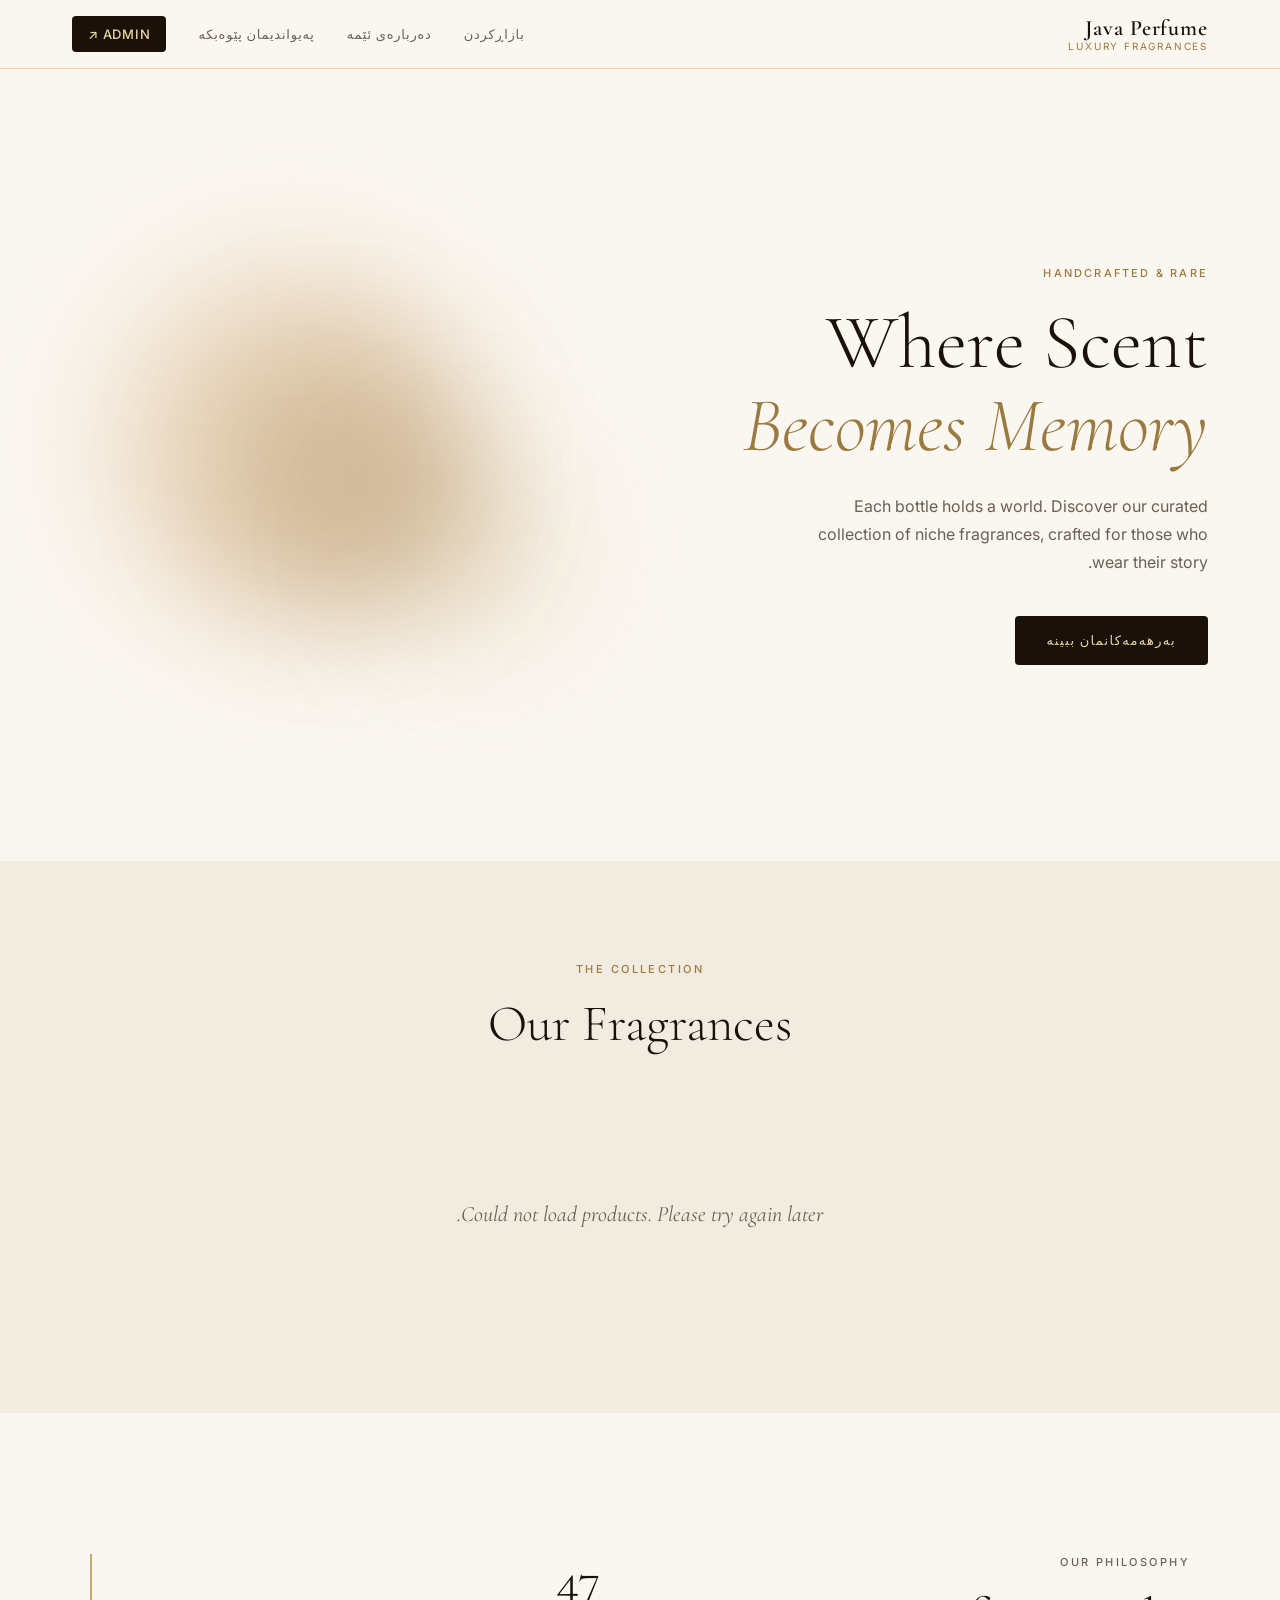
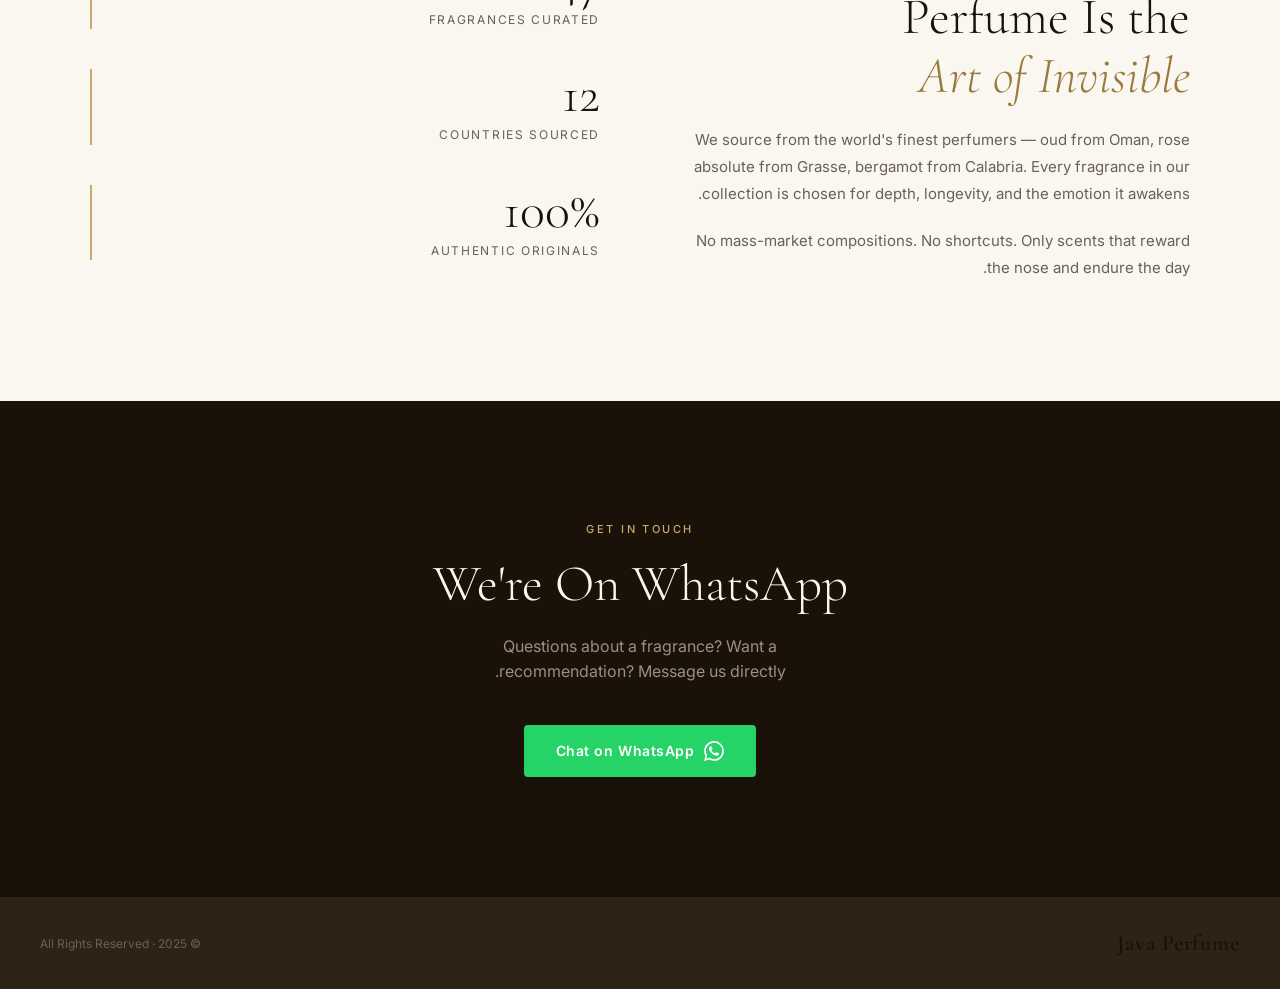
==== index.html @ 3f6626cf "Update index.html" ====
<!DOCTYPE html>
<html lang="en">
<head>
  <meta charset="UTF-8"/>
  <meta name="viewport" content="width=device-width, initial-scale=1.0"/>
  <title>Java Perfume – Luxury Fragrances</title>
  <link rel="preconnect" href="https://fonts.googleapis.com"/>
  <link href="https://fonts.googleapis.com/css2?family=Cormorant+Garamond:ital,wght@0,300;0,400;0,600;1,300;1,400&family=Inter:wght@300;400;500&display=swap" rel="stylesheet"/>
  <link rel="stylesheet" href="css/style.css"/>
</head>
<body>

  <header class="site-header">
    <div class="header-inner">
      <a href="index.html" class="logo">
        <span class="logo-main">Java Perfume</span>
        <span class="logo-sub">Luxury Fragrances</span>
      </a>
      <nav class="nav">
        <a href="#shop">بازاڕکردن</a>
        <a href="#about">دەربارەی ئێمە</a>
        <a href="#contact">پەیواندیمان پێوەبکە</a>
        <a href="admin/index.html" class="nav-admin">Admin ↗</a>
      </nav>
    </div>
  </header>

  <section class="hero">
    <div class="hero-content">
      <p class="hero-eyebrow">Handcrafted &amp; Rare</p>
      <h1 class="hero-title">Where Scent<br/><em>Becomes Memory</em></h1>
      <p class="hero-desc">Each bottle holds a world. Discover our curated collection of niche fragrances, crafted for those who wear their story.</p>
      <a href="#shop" class="btn-primary">بەرهەمەکانمان ببینە</a>
    </div>
    <div class="hero-visual">
      <div class="hero-orb orb-1"></div>
      <div class="hero-orb orb-2"></div>
      <div class="hero-orb orb-3"></div>
    </div>
  </section>

  <section class="shop-section" id="shop">
    <div class="section-header">
      <p class="section-eyebrow">The Collection</p>
      <h2 class="section-title">Our Fragrances</h2>
    </div>
    <div class="product-grid" id="productGrid">
      <div class="loading-state"><div class="spinner"></div><p>Loading fragrances...</p></div>
    </div>
  </section>

  <section class="about-section" id="about">
    <div class="about-inner">
      <div class="about-text">
        <p class="section-eyebrow">Our Philosophy</p>
        <h2 class="section-title">Perfume Is the<br/><em>Art of Invisible</em></h2>
        <p>We source from the world's finest perfumers — oud from Oman, rose absolute from Grasse, bergamot from Calabria. Every fragrance in our collection is chosen for depth, longevity, and the emotion it awakens.</p>
        <p>No mass-market compositions. No shortcuts. Only scents that reward the nose and endure the day.</p>
      </div>
      <div class="about-visual">
        <div class="about-stat"><span class="stat-num">47</span><span class="stat-label">Fragrances Curated</span></div>
        <div class="about-stat"><span class="stat-num">12</span><span class="stat-label">Countries Sourced</span></div>
        <div class="about-stat"><span class="stat-num">100%</span><span class="stat-label">Authentic Originals</span></div>
      </div>
    </div>
  </section>

  <section class="contact-section" id="contact">
    <p class="section-eyebrow">Get in Touch</p>
    <h2 class="section-title">We're On WhatsApp</h2>
    <p class="contact-desc">Questions about a fragrance? Want a recommendation? Message us directly.</p>
    <a href="https://wa.me/9647709730735?text=Hello!%20I%20have%20a%20question%20about%20your%20fragrances." class="btn-whatsapp" target="_blank">
      <svg viewBox="0 0 24 24" fill="currentColor" width="20" height="20"><path d="M17.472 14.382c-.297-.149-1.758-.867-2.03-.967-.273-.099-.471-.148-.67.15-.197.297-.767.966-.94 1.164-.173.199-.347.223-.644.075-.297-.15-1.255-.463-2.39-1.475-.883-.788-1.48-1.761-1.653-2.059-.173-.297-.018-.458.13-.606.134-.133.298-.347.446-.52.149-.174.198-.298.298-.497.099-.198.05-.371-.025-.52-.075-.149-.669-1.612-.916-2.207-.242-.579-.487-.5-.669-.51-.173-.008-.371-.01-.57-.01-.198 0-.52.074-.792.372-.272.297-1.04 1.016-1.04 2.479 0 1.462 1.065 2.875 1.213 3.074.149.198 2.096 3.2 5.077 4.487.709.306 1.262.489 1.694.625.712.227 1.36.195 1.871.118.571-.085 1.758-.719 2.006-1.413.248-.694.248-1.289.173-1.413-.074-.124-.272-.198-.57-.347m-5.421 7.403h-.004a9.87 9.87 0 01-5.031-1.378l-.361-.214-3.741.982.998-3.648-.235-.374a9.86 9.86 0 01-1.51-5.26c.001-5.45 4.436-9.884 9.888-9.884 2.64 0 5.122 1.03 6.988 2.898a9.825 9.825 0 012.893 6.994c-.003 5.45-4.437 9.884-9.885 9.884m8.413-18.297A11.815 11.815 0 0012.05 0C5.495 0 .16 5.335.157 11.892c0 2.096.547 4.142 1.588 5.945L.057 24l6.305-1.654a11.882 11.882 0 005.683 1.448h.005c6.554 0 11.89-5.335 11.893-11.893a11.821 11.821 0 00-3.48-8.413z"/></svg>
      Chat on WhatsApp
    </a>
  </section>

  <footer class="site-footer">
    <div class="footer-inner">
      <span class="logo-main">Java Perfume</span>
      <span class="footer-copy">© 2025 · All Rights Reserved</span>
    </div>
  </footer>

  <!-- ORDER MODAL -->
  <div class="modal-overlay" id="orderModal">
    <div class="modal">
      <button class="modal-close" id="modalClose">✕</button>
      <p class="modal-eyebrow">Place Your Order</p>
      <h3 class="modal-title" id="modalProductName"></h3>
      <p class="modal-price" id="modalProductPrice"></p>
      <div class="form-group">
        <label>Your Name</label>
        <input type="text" id="orderName" placeholder="Your full name"/>
      </div>
      <div class="form-group">
        <label>Size</label>
        <select id="orderSize">
          <option>30ml</option>
          <option>50ml</option>
          <option>100ml</option>
        </select>
      </div>
      <div class="form-group">
        <label>Quantity</label>
        <input type="number" id="orderQty" value="1" min="1" max="10"/>
      </div>
      <div class="form-group">
        <label>Notes (optional)</label>
        <textarea id="orderNotes" placeholder="Gift wrapping, special requests..."></textarea>
      </div>
      <button class="btn-whatsapp" id="sendOrderBtn">
        <svg viewBox="0 0 24 24" fill="currentColor" width="18" height="18"><path d="M17.472 14.382c-.297-.149-1.758-.867-2.03-.967-.273-.099-.471-.148-.67.15-.197.297-.767.966-.94 1.164-.173.199-.347.223-.644.075-.297-.15-1.255-.463-2.39-1.475-.883-.788-1.48-1.761-1.653-2.059-.173-.297-.018-.458.13-.606.134-.133.298-.347.446-.52.149-.174.198-.298.298-.497.099-.198.05-.371-.025-.52-.075-.149-.669-1.612-.916-2.207-.242-.579-.487-.5-.669-.51-.173-.008-.371-.01-.57-.01-.198 0-.52.074-.792.372-.272.297-1.04 1.016-1.04 2.479 0 1.462 1.065 2.875 1.213 3.074.149.198 2.096 3.2 5.077 4.487.709.306 1.262.489 1.694.625.712.227 1.36.195 1.871.118.571-.085 1.758-.719 2.006-1.413.248-.694.248-1.289.173-1.413-.074-.124-.272-.198-.57-.347m-5.421 7.403h-.004a9.87 9.87 0 01-5.031-1.378l-.361-.214-3.741.982.998-3.648-.235-.374a9.86 9.86 0 01-1.51-5.26c.001-5.45 4.436-9.884 9.888-9.884 2.64 0 5.122 1.03 6.988 2.898a9.825 9.825 0 012.893 6.994c-.003 5.45-4.437 9.884-9.885 9.884m8.413-18.297A11.815 11.815 0 0012.05 0C5.495 0 .16 5.335.157 11.892c0 2.096.547 4.142 1.588 5.945L.057 24l6.305-1.654a11.882 11.882 0 005.683 1.448h.005c6.554 0 11.89-5.335 11.893-11.893a11.821 11.821 0 00-3.48-8.413z"/></svg>
        Send Order via WhatsApp
      </button>
    </div>
  </div>

  <script src="js/config.js"></script>
  <script src="js/db.js"></script>
  <script src="js/shop.js"></script>
</body>
</html>
---- css/style.css ----
body {
  direction: rtl;
  text-align: right;
}
/* =============================================
   MAISON LUMIÈRE — FRAGRANCE SHOP STYLESHEET
   ============================================= */

/* --- TOKENS --- */
:root {
  --gold:        #C9A96E;
  --gold-light:  #E8D5A3;
  --gold-dark:   #9B7A3F;
  --ink:         #1A1209;
  --ink-soft:    #2E2415;
  --smoke:       #6B6055;
  --parchment:   #FAF6F0;
  --parchment-2: #F2EBE0;
  --white:       #FFFFFF;
  --green-wa:    #25D366;

  --font-display: 'Cormorant Garamond', Georgia, serif;
  --font-body:    'Inter', system-ui, sans-serif;

  --radius: 4px;
  --radius-lg: 12px;
  --shadow: 0 4px 24px rgba(26,18,9,0.10);
  --shadow-hover: 0 12px 40px rgba(26,18,9,0.18);
}

/* --- RESET --- */
*, *::before, *::after { box-sizing: border-box; margin: 0; padding: 0; }
html { scroll-behavior: smooth; }
body {
  font-family: var(--font-body);
  background: var(--parchment);
  color: var(--ink);
  line-height: 1.6;
  font-size: 15px;
}
a { text-decoration: none; color: inherit; }
img { display: block; max-width: 100%; }
input, select, textarea, button { font-family: inherit; font-size: inherit; }

/* --- HEADER --- */
.site-header {
  position: sticky;
  top: 0;
  z-index: 100;
  background: rgba(250, 246, 240, 0.92);
  backdrop-filter: blur(12px);
  border-bottom: 1px solid var(--gold-light);
}
.header-inner {
  max-width: 1200px;
  margin: 0 auto;
  padding: 0 32px;
  height: 68px;
  display: flex;
  align-items: center;
  justify-content: space-between;
}
.logo { display: flex; flex-direction: column; line-height: 1.1; }
.logo-main {
  font-family: var(--font-display);
  font-size: 22px;
  font-weight: 600;
  color: var(--ink);
  letter-spacing: 0.04em;
}
.logo-sub {
  font-size: 10px;
  letter-spacing: 0.18em;
  text-transform: uppercase;
  color: var(--gold-dark);
  font-weight: 400;
}
.nav { display: flex; align-items: center; gap: 32px; }
.nav a {
  font-size: 13px;
  letter-spacing: 0.06em;
  text-transform: uppercase;
  color: var(--smoke);
  font-weight: 500;
  transition: color 0.2s;
}
.nav a:hover { color: var(--gold-dark); }
.nav-admin {
  background: var(--ink);
  color: var(--gold-light) !important;
  padding: 8px 16px;
  border-radius: var(--radius);
}
.nav-admin:hover { background: var(--ink-soft) !important; color: var(--gold) !important; }

/* --- HERO --- */
.hero {
  min-height: 88vh;
  display: grid;
  grid-template-columns: 1fr 1fr;
  align-items: center;
  max-width: 1200px;
  margin: 0 auto;
  padding: 80px 32px;
  gap: 64px;
  position: relative;
}
.hero-eyebrow {
  font-size: 11px;
  letter-spacing: 0.2em;
  text-transform: uppercase;
  color: var(--gold-dark);
  margin-bottom: 20px;
  font-weight: 500;
}
.hero-title {
  font-family: var(--font-display);
  font-size: clamp(52px, 6vw, 80px);
  font-weight: 300;
  line-height: 1.08;
  color: var(--ink);
  margin-bottom: 24px;
}
.hero-title em { font-style: italic; color: var(--gold-dark); }
.hero-desc {
  color: var(--smoke);
  font-size: 16px;
  line-height: 1.75;
  max-width: 420px;
  margin-bottom: 40px;
}
.btn-primary {
  display: inline-block;
  background: var(--ink);
  color: var(--gold-light);
  padding: 14px 32px;
  border-radius: var(--radius);
  font-size: 13px;
  letter-spacing: 0.1em;
  text-transform: uppercase;
  font-weight: 500;
  transition: background 0.2s, transform 0.15s;
}
.btn-primary:hover { background: var(--gold-dark); transform: translateY(-1px); }

/* Hero orbs — abstract fragrance "liquid" visual */
.hero-visual {
  position: relative;
  height: 480px;
}
.hero-orb {
  position: absolute;
  border-radius: 50%;
  filter: blur(60px);
  mix-blend-mode: multiply;
}
.orb-1 { width: 360px; height: 360px; background: #D4A96E55; top: 40px; left: 40px; animation: drift 8s ease-in-out infinite; }
.orb-2 { width: 260px; height: 260px; background: #9B7A3F44; top: 120px; left: 140px; animation: drift 11s ease-in-out infinite reverse; }
.orb-3 { width: 200px; height: 200px; background: #C9A96E33; bottom: 60px; right: 40px; animation: drift 14s ease-in-out infinite; }
@keyframes drift {
  0%, 100% { transform: translate(0, 0) scale(1); }
  33% { transform: translate(20px, -20px) scale(1.05); }
  66% { transform: translate(-15px, 15px) scale(0.97); }
}

/* --- SHOP SECTION --- */
.shop-section {
  background: var(--parchment-2);
  padding: 100px 32px;
}
.section-header { text-align: center; margin-bottom: 64px; }
.section-eyebrow {
  font-size: 11px;
  letter-spacing: 0.22em;
  text-transform: uppercase;
  color: var(--gold-dark);
  margin-bottom: 16px;
  font-weight: 500;
}
.section-title {
  font-family: var(--font-display);
  font-size: clamp(36px, 4vw, 52px);
  font-weight: 300;
  color: var(--ink);
  line-height: 1.15;
}
.section-title em { font-style: italic; color: var(--gold-dark); }

.product-grid {
  max-width: 1200px;
  margin: 0 auto;
  display: grid;
  grid-template-columns: repeat(auto-fill, minmax(280px, 1fr));
  gap: 32px;
}

/* Product Card */
.product-card {
  background: var(--white);
  border-radius: var(--radius-lg);
  overflow: hidden;
  box-shadow: var(--shadow);
  transition: box-shadow 0.3s, transform 0.3s;
  display: flex;
  flex-direction: column;
}
.product-card:hover { box-shadow: var(--shadow-hover); transform: translateY(-4px); }

.product-thumb {
  width: 100%;
  aspect-ratio: 3/4;
  display: flex;
  align-items: center;
  justify-content: center;
  font-size: 72px;
  position: relative;
  overflow: hidden;
}
.product-badge {
  position: absolute;
  top: 16px;
  right: 16px;
  background: var(--ink);
  color: var(--gold-light);
  font-size: 10px;
  letter-spacing: 0.12em;
  text-transform: uppercase;
  padding: 4px 10px;
  border-radius: 2px;
}

.product-body { padding: 24px; flex: 1; display: flex; flex-direction: column; }
.product-notes {
  font-size: 10px;
  letter-spacing: 0.14em;
  text-transform: uppercase;
  color: var(--gold-dark);
  margin-bottom: 8px;
}
.product-name {
  font-family: var(--font-display);
  font-size: 24px;
  font-weight: 400;
  color: var(--ink);
  line-height: 1.2;
  margin-bottom: 10px;
}
.product-desc {
  font-size: 13px;
  color: var(--smoke);
  line-height: 1.65;
  flex: 1;
  margin-bottom: 20px;
}
.product-footer {
  display: flex;
  align-items: center;
  justify-content: space-between;
  border-top: 1px solid var(--parchment-2);
  padding-top: 18px;
  margin-top: auto;
}
.product-price {
  font-family: var(--font-display);
  font-size: 26px;
  font-weight: 600;
  color: var(--ink);
}
.product-price span { font-size: 14px; font-weight: 300; color: var(--smoke); }

.btn-order {
  background: var(--gold);
  color: var(--ink);
  border: none;
  padding: 10px 20px;
  border-radius: var(--radius);
  font-size: 12px;
  letter-spacing: 0.08em;
  text-transform: uppercase;
  font-weight: 600;
  cursor: pointer;
  transition: background 0.2s, transform 0.15s;
}
.btn-order:hover { background: var(--gold-dark); color: var(--white); transform: translateY(-1px); }

/* Empty state */
.empty-state {
  grid-column: 1/-1;
  text-align: center;
  padding: 80px 32px;
  color: var(--smoke);
  font-family: var(--font-display);
  font-size: 22px;
  font-style: italic;
}

/* --- ABOUT --- */
.about-section { padding: 120px 32px; }
.about-inner {
  max-width: 1100px;
  margin: 0 auto;
  display: grid;
  grid-template-columns: 1fr 1fr;
  gap: 80px;
  align-items: center;
}
.about-text p {
  color: var(--smoke);
  line-height: 1.8;
  margin-top: 20px;
}
.about-visual {
  display: flex;
  flex-direction: column;
  gap: 40px;
}
.about-stat {
  border-left: 2px solid var(--gold);
  padding-left: 24px;
}
.stat-num {
  display: block;
  font-family: var(--font-display);
  font-size: 52px;
  font-weight: 300;
  color: var(--ink);
  line-height: 1;
}
.stat-label {
  font-size: 12px;
  letter-spacing: 0.14em;
  text-transform: uppercase;
  color: var(--smoke);
  margin-top: 4px;
  display: block;
}

/* --- CONTACT --- */
.contact-section {
  background: var(--ink);
  padding: 120px 32px;
  text-align: center;
}
.contact-section .section-eyebrow { color: var(--gold); }
.contact-section .section-title { color: var(--parchment); }
.contact-desc { color: #9E8E7E; margin: 20px auto 40px; max-width: 400px; font-size: 16px; }

.btn-whatsapp {
  display: inline-flex;
  align-items: center;
  gap: 10px;
  background: var(--green-wa);
  color: var(--white);
  padding: 15px 32px;
  border-radius: var(--radius);
  font-size: 14px;
  font-weight: 600;
  letter-spacing: 0.04em;
  cursor: pointer;
  border: none;
  transition: filter 0.2s, transform 0.15s;
}
.btn-whatsapp:hover { filter: brightness(1.1); transform: translateY(-1px); }

/* --- FOOTER --- */
.site-footer {
  background: var(--ink-soft);
  border-top: 1px solid #2E2415;
  padding: 28px 32px;
}
.footer-inner {
  max-width: 1200px;
  margin: 0 auto;
  display: flex;
  justify-content: space-between;
  align-items: center;
}
.footer-copy { font-size: 12px; color: var(--smoke); }

/* --- ORDER MODAL --- */
.modal-overlay {
  display: none;
  position: fixed;
  inset: 0;
  background: rgba(26,18,9,0.65);
  backdrop-filter: blur(6px);
  z-index: 500;
  align-items: center;
  justify-content: center;
  padding: 24px;
}
.modal-overlay.open { display: flex; }

.modal {
  background: var(--white);
  border-radius: var(--radius-lg);
  padding: 40px;
  max-width: 460px;
  width: 100%;
  position: relative;
  box-shadow: 0 24px 80px rgba(0,0,0,0.3);
  animation: modalIn 0.25s ease;
}
@keyframes modalIn {
  from { opacity: 0; transform: translateY(20px) scale(0.97); }
  to   { opacity: 1; transform: translateY(0) scale(1); }
}
.modal-close {
  position: absolute;
  top: 16px; right: 16px;
  background: none; border: none;
  font-size: 20px;
  color: var(--smoke);
  cursor: pointer;
  width: 32px; height: 32px;
  display: flex; align-items: center; justify-content: center;
  border-radius: 50%;
  transition: background 0.2s;
}
.modal-close:hover { background: var(--parchment-2); }
.modal-eyebrow { font-size: 11px; letter-spacing: 0.18em; text-transform: uppercase; color: var(--gold-dark); margin-bottom: 8px; }
.modal-title { font-family: var(--font-display); font-size: 28px; font-weight: 400; color: var(--ink); margin-bottom: 4px; }
.modal-price { font-family: var(--font-display); font-size: 20px; color: var(--gold-dark); margin-bottom: 28px; font-weight: 600; }

.form-group { margin-bottom: 18px; }
.form-group label { display: block; font-size: 11px; letter-spacing: 0.1em; text-transform: uppercase; color: var(--smoke); margin-bottom: 6px; font-weight: 500; }
.form-group input,
.form-group select,
.form-group textarea {
  width: 100%;
  padding: 11px 14px;
  border: 1px solid var(--parchment-2);
  border-radius: var(--radius);
  background: var(--parchment);
  color: var(--ink);
  outline: none;
  transition: border-color 0.2s;
}
.form-group input:focus,
.form-group select:focus,
.form-group textarea:focus { border-color: var(--gold); }
.form-group textarea { resize: vertical; min-height: 80px; }
.modal .btn-whatsapp { width: 100%; justify-content: center; margin-top: 8px; }

/* --- RESPONSIVE --- */
@media (max-width: 768px) {
  .hero { grid-template-columns: 1fr; min-height: auto; padding: 60px 20px; }
  .hero-visual { display: none; }
  .about-inner { grid-template-columns: 1fr; gap: 48px; }
  .nav { gap: 16px; }
  .nav a:not(.nav-admin):not(:last-child) { display: none; }
  .header-inner { padding: 0 20px; }
  .shop-section, .about-section, .contact-section { padding: 60px 20px; }
  .product-grid { grid-template-columns: repeat(auto-fill, minmax(240px, 1fr)); gap: 20px; }
  .footer-inner { flex-direction: column; gap: 8px; text-align: center; }
}

/* Loading spinner */
.loading-state {
  grid-column: 1/-1;
  text-align: center;
  padding: 80px 32px;
  color: var(--smoke);
}
.spinner {
  width: 40px; height: 40px;
  border: 3px solid var(--parchment-2);
  border-top-color: var(--gold);
  border-radius: 50%;
  animation: spin 0.8s linear infinite;
  margin: 0 auto 16px;
}
@keyframes spin { to { transform: rotate(360deg); } }

/* Product image */
.product-thumb { position: relative; width: 100%; aspect-ratio: 3/4; overflow: hidden; }
.product-img { width: 100%; height: 100%; object-fit: cover; display: block; transition: transform 0.4s; }
.product-card:hover .product-img { transform: scale(1.04); }
.product-thumb-emoji { width: 100%; height: 100%; display: flex; align-items: center; justify-content: center; }

/* Image upload box */
.image-upload-box {
  position: relative;
  width: 100%;
  height: 200px;
  border: 2px dashed var(--gold);
  border-radius: var(--radius-lg);
  display: flex;
  align-items: center;
  justify-content: center;
  cursor: pointer;
  background: var(--parchment);
  overflow: hidden;
  transition: border-color 0.2s, background 0.2s;
}
.image-upload-box:hover { border-color: var(--gold-dark); background: var(--parchment-2); }
#imageUploadPlaceholder { text-align: center; display: flex; flex-direction: column; align-items: center; pointer-events: none; }

/* Loading spinner */
.loading-state { grid-column:1/-1; text-align:center; padding:80px 32px; color:var(--smoke); }
.spinner { width:40px;height:40px;border:3px solid var(--parchment-2);border-top-color:var(--gold);border-radius:50%;animation:spin 0.8s linear infinite;margin:0 auto 16px; }
@keyframes spin { to { transform: rotate(360deg); } }
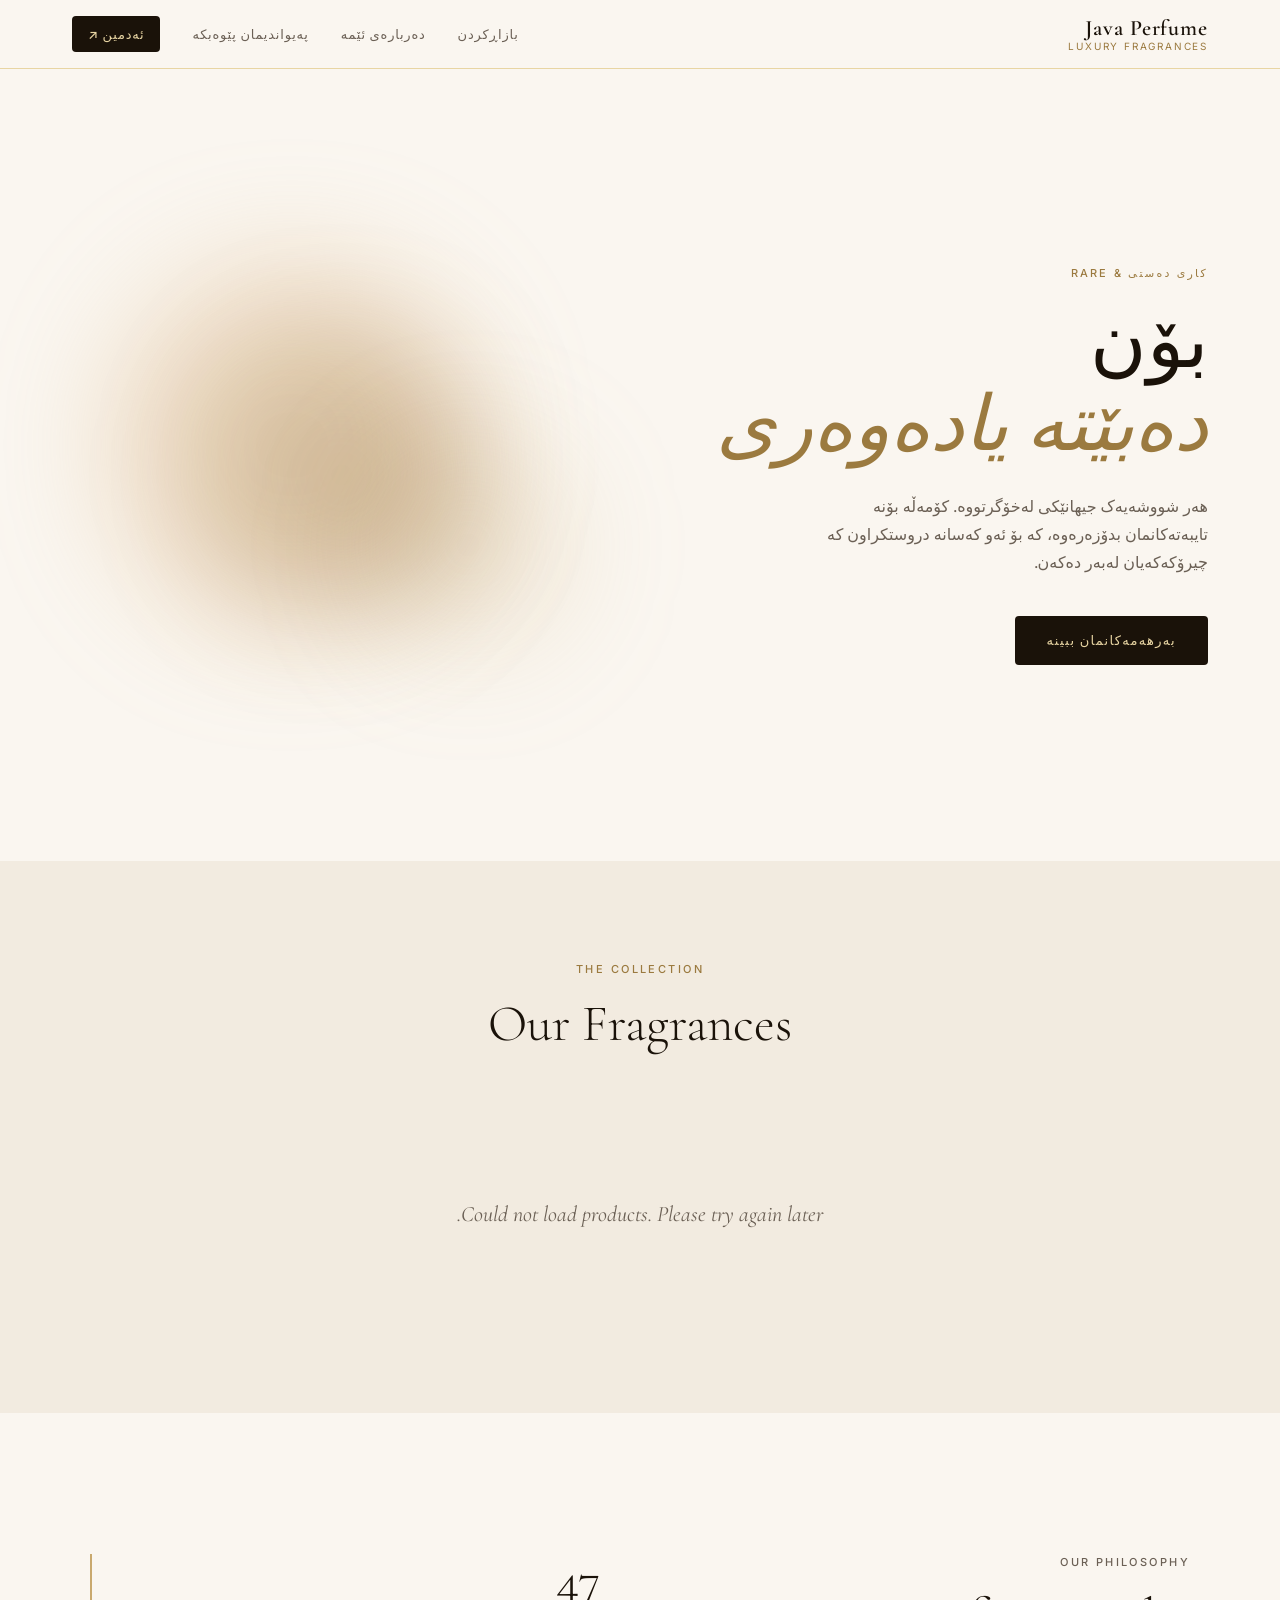
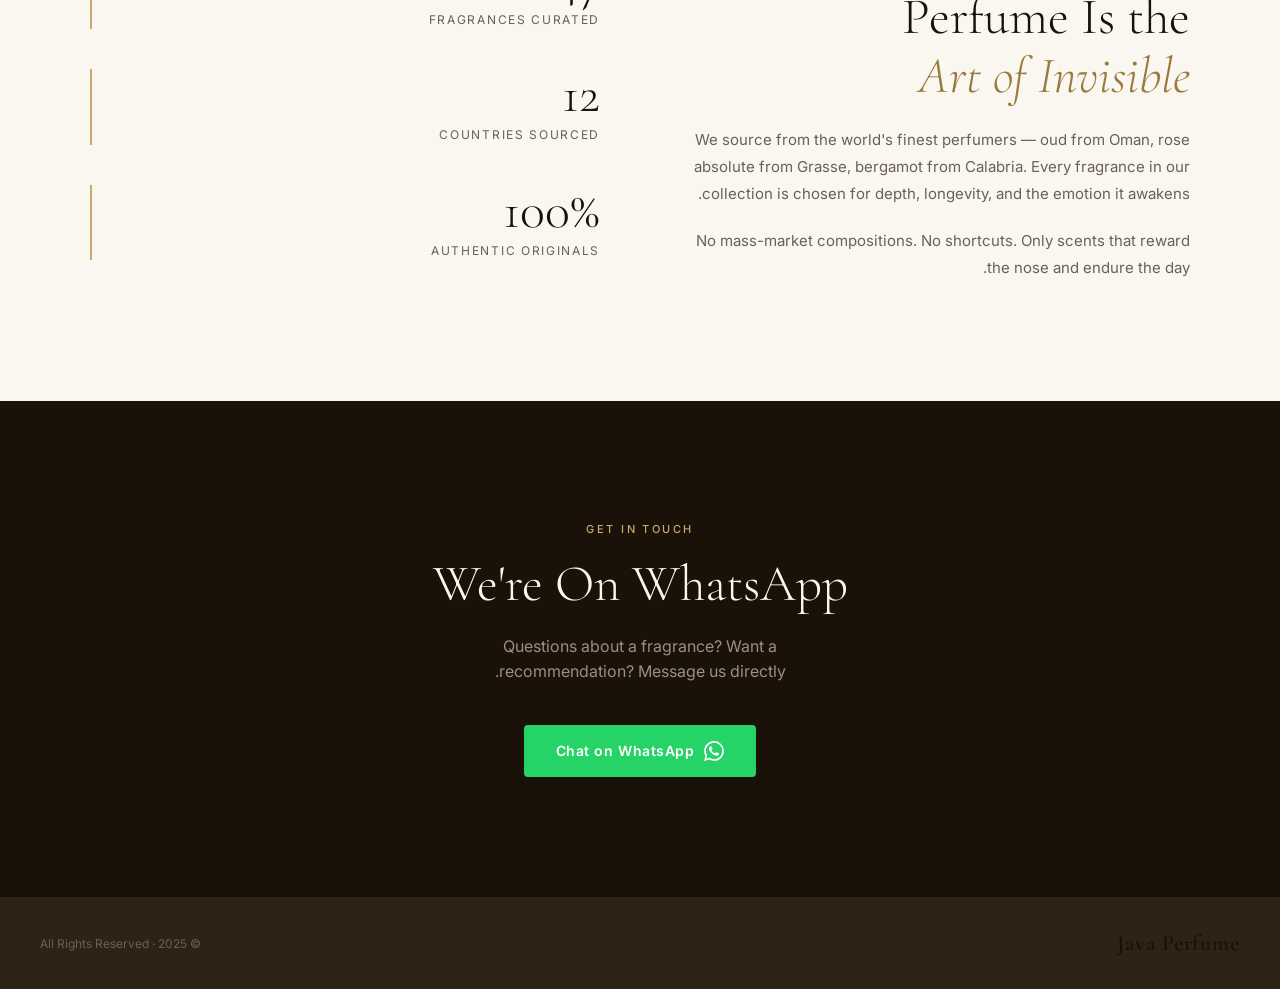
==== commit fa3c6b1f: "Update index.html" ====
--- a/index.html
+++ b/index.html
@@ -20,16 +20,16 @@
         <a href="#shop">بازاڕکردن</a>
         <a href="#about">دەربارەی ئێمە</a>
         <a href="#contact">پەیواندیمان پێوەبکە</a>
-        <a href="admin/index.html" class="nav-admin">Admin ↗</a>
+        <a href="admin/index.html" class="nav-admin">ئەدمین ↗</a>
       </nav>
     </div>
   </header>
 
   <section class="hero">
     <div class="hero-content">
-      <p class="hero-eyebrow">Handcrafted &amp; Rare</p>
-      <h1 class="hero-title">Where Scent<br/><em>Becomes Memory</em></h1>
-      <p class="hero-desc">Each bottle holds a world. Discover our curated collection of niche fragrances, crafted for those who wear their story.</p>
+      <p class="hero-eyebrow">کاری دەستی &amp; Rare</p>
+      <h1 class="hero-title">بۆن<br/><em>دەبێتە یادەوەری</em></h1>
+      <p class="hero-desc">هەر شووشەیەک جیهانێکی لەخۆگرتووە. کۆمەڵە بۆنە تایبەتەکانمان بدۆزەرەوە، کە بۆ ئەو کەسانە دروستکراون کە چیرۆکەکەیان لەبەر دەکەن.</p>
       <a href="#shop" class="btn-primary">بەرهەمەکانمان ببینە</a>
     </div>
     <div class="hero-visual">
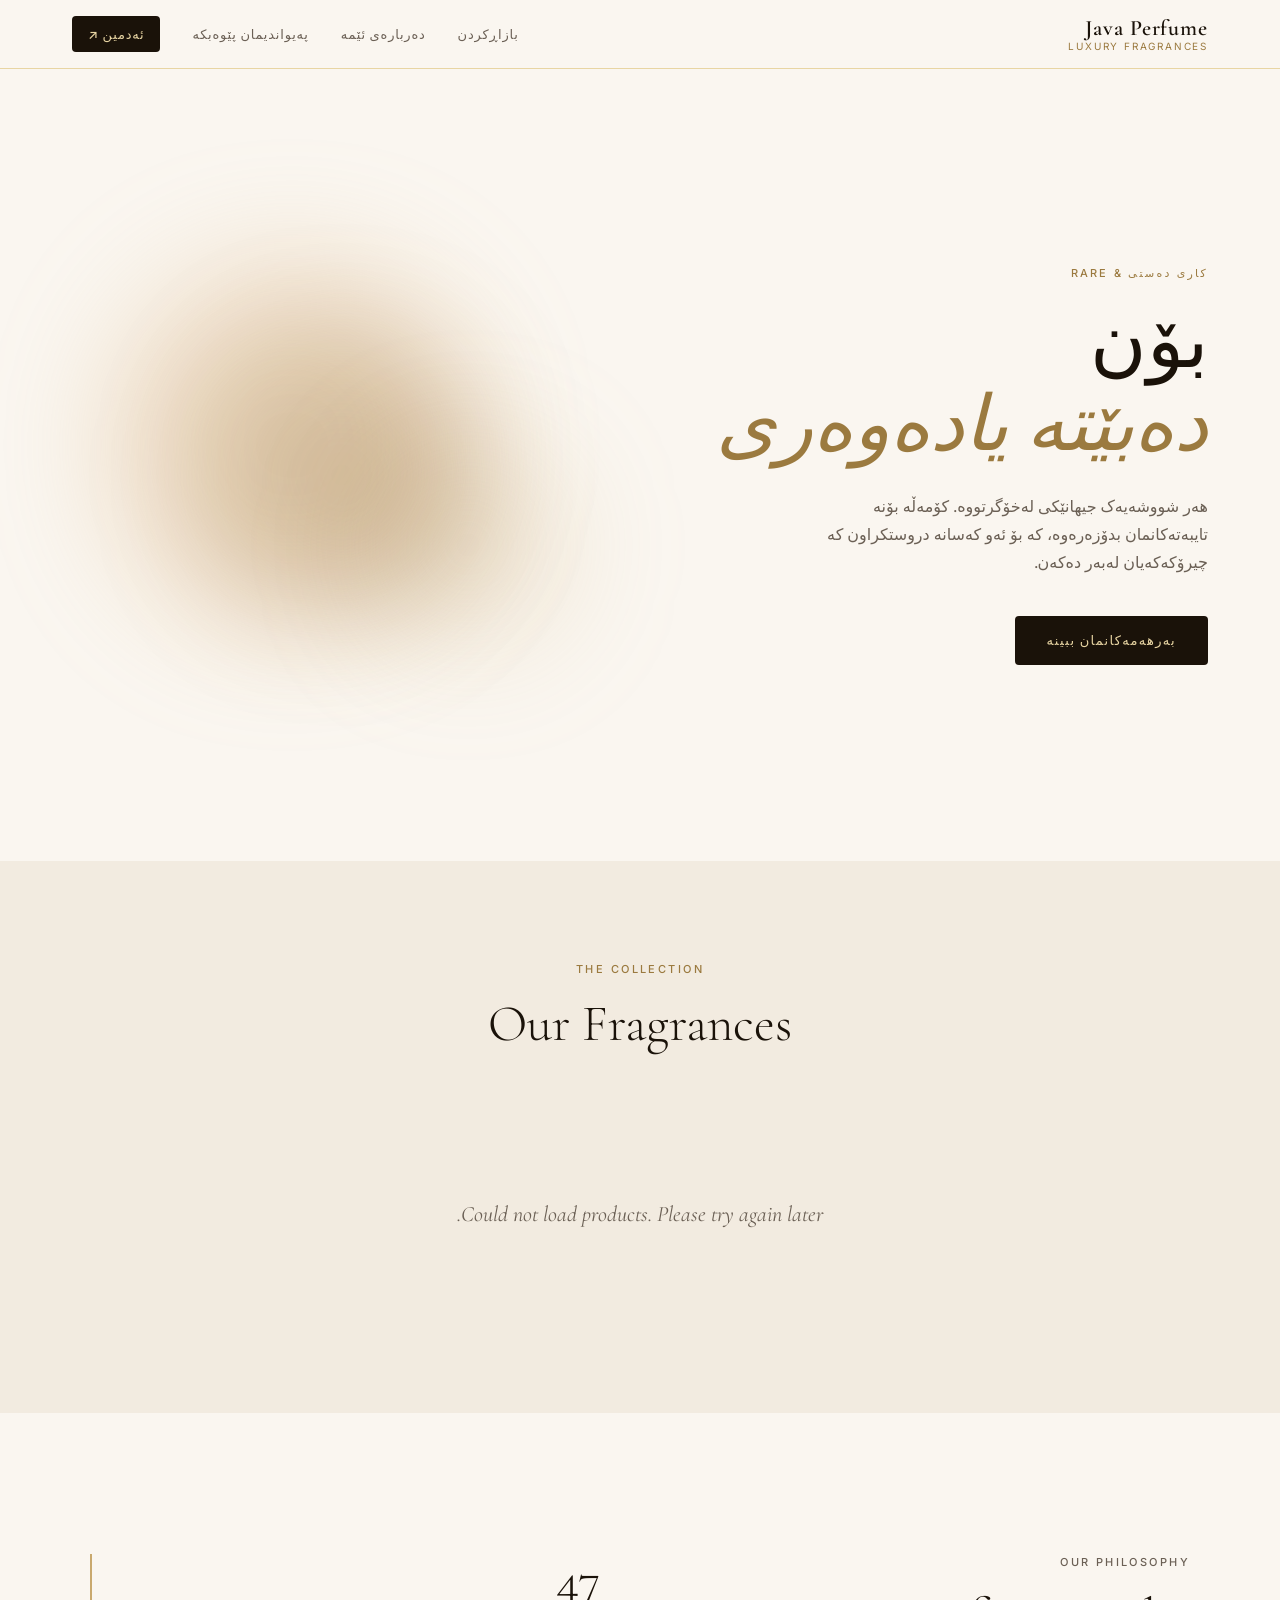
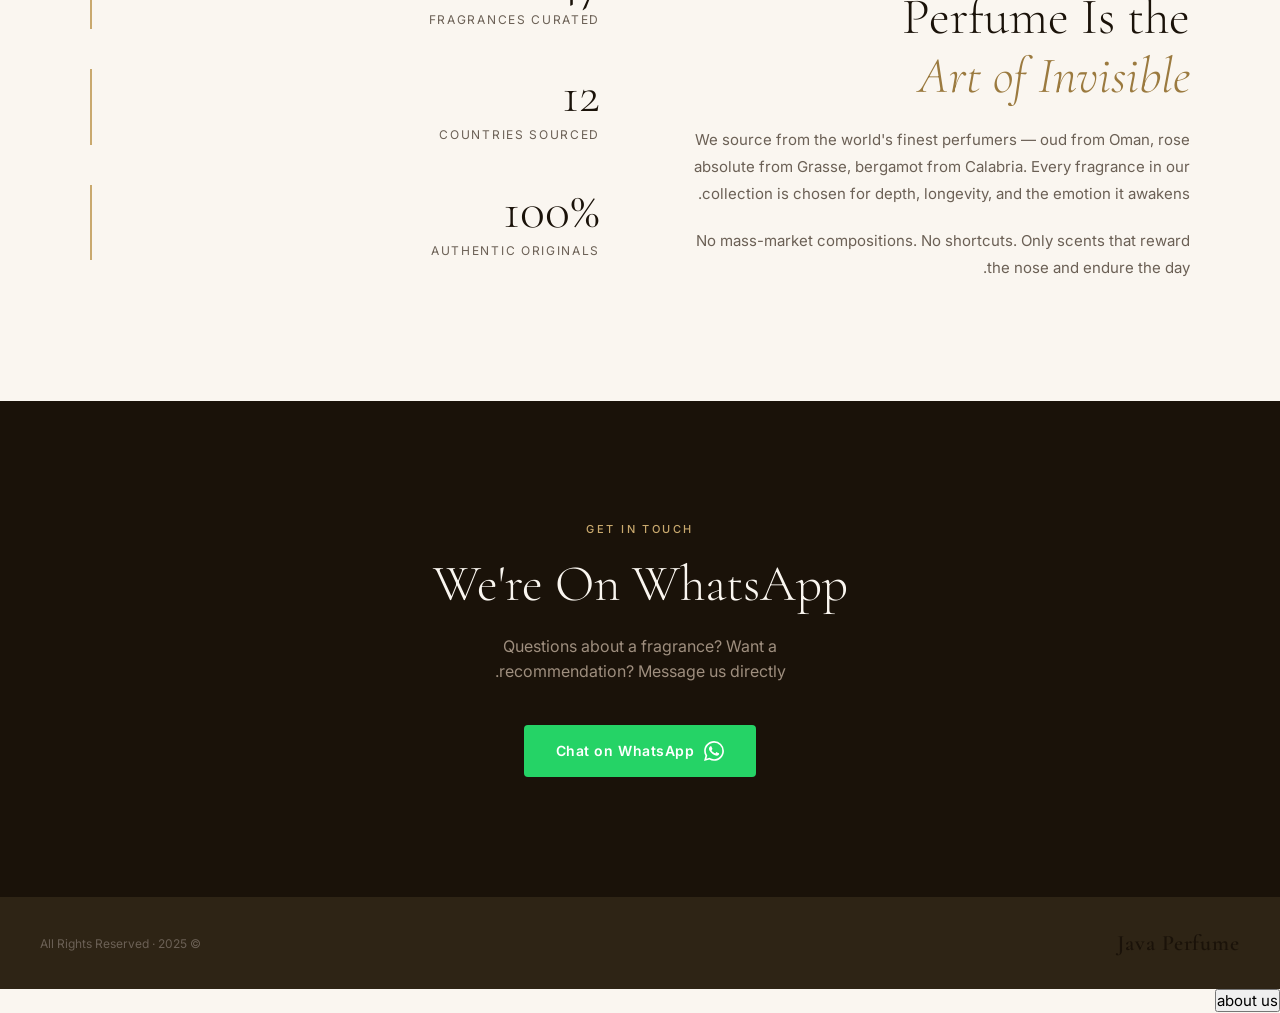
==== commit 8c584fc5: "Update index.html" ====
--- a/index.html
+++ b/index.html
@@ -6,6 +6,7 @@
   <title>Java Perfume – Luxury Fragrances</title>
   <link rel="preconnect" href="https://fonts.googleapis.com"/>
   <link href="https://fonts.googleapis.com/css2?family=Cormorant+Garamond:ital,wght@0,300;0,400;0,600;1,300;1,400&family=Inter:wght@300;400;500&display=swap" rel="stylesheet"/>
+<link rel="icon" type="image/png" href="Screenshot_2026-06-13-19-53-17-944_com.zhiliaoapp"/>
   <link rel="stylesheet" href="css/style.css"/>
 </head>
 <body>
@@ -115,7 +116,10 @@
       </button>
     </div>
   </div>
-
+    <form action="about.html"methode="POST">
+       <input type="submit" name="aboutUS" value="about us"
+    
+         </form>
   <script src="js/config.js"></script>
   <script src="js/db.js"></script>
   <script src="js/shop.js"></script>
